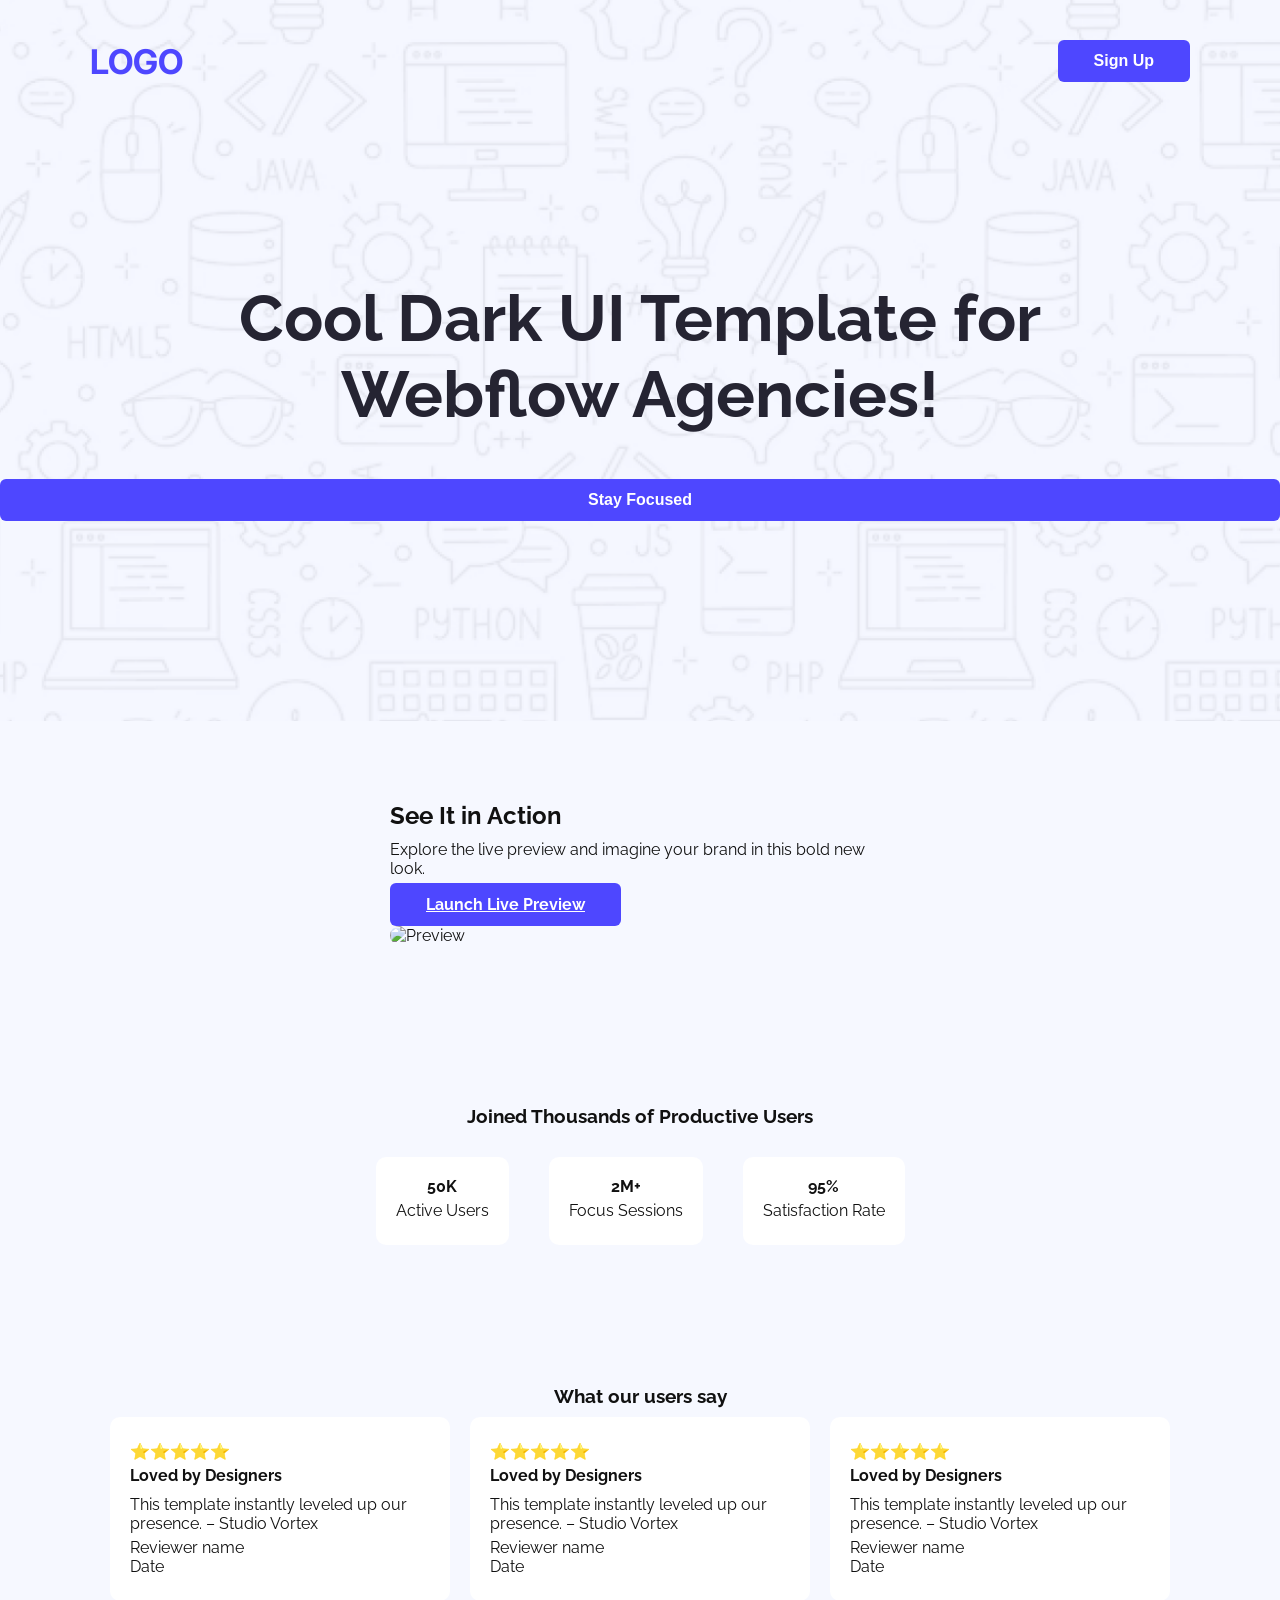
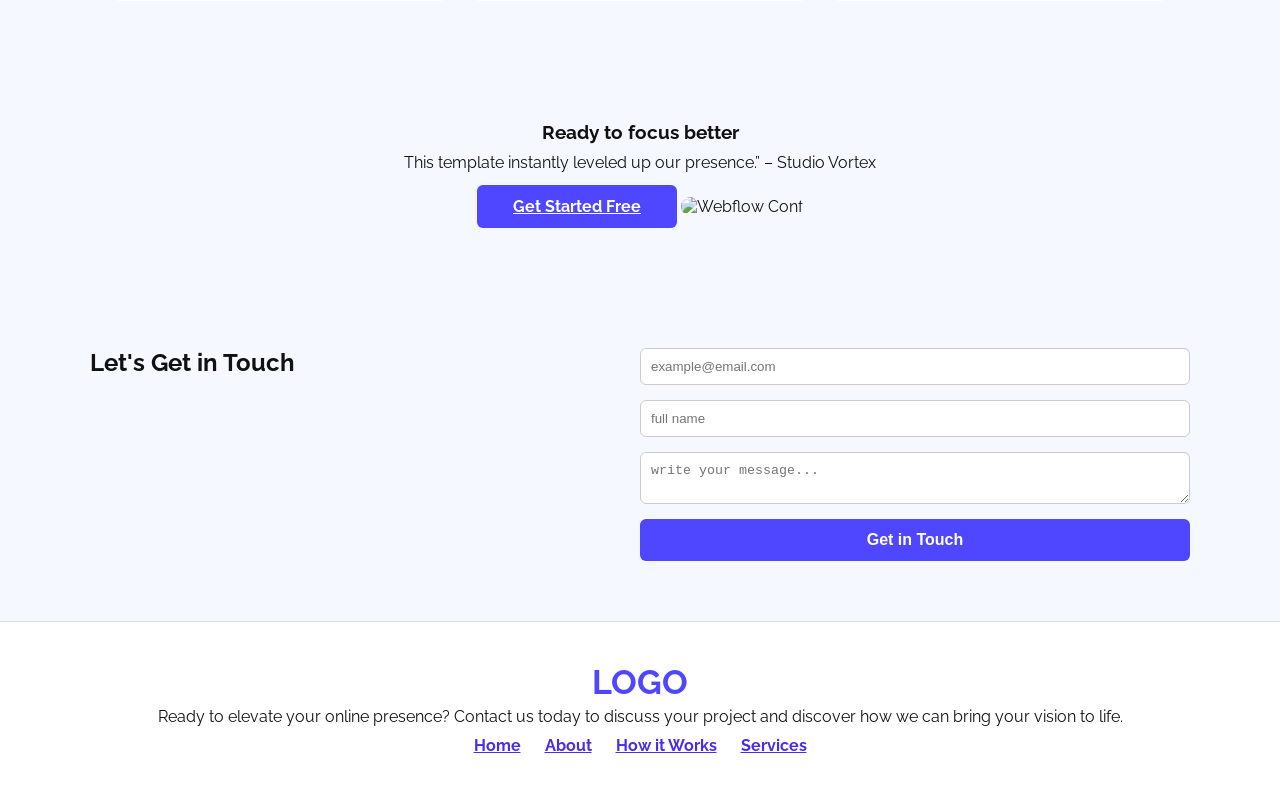
==== Project/index.html @ deed195e "basic layout added" ====
<!DOCTYPE html>
<html lang="en">
<head>
  <meta charset="UTF-8" />
  <meta name="viewport" content="width=device-width, initial-scale=1.0"/>
  <title>Webflow UI Template</title>
  <link rel="preconnect" href="https://fonts.googleapis.com">
<link rel="preconnect" href="https://fonts.gstatic.com" crossorigin>
<link href="https://fonts.googleapis.com/css2?family=Inter:ital,opsz,wght@0,14..32,100..900;1,14..32,100..900&family=Raleway:ital,wght@0,100..900;1,100..900&display=swap" rel="stylesheet">
  <link rel="stylesheet" href="css/style.css">
</head>
<body class="raleway-font">

  <!-- Header + Hero Section with Shared Background -->
  <div class="hero-wrapper">
    <header class="header">
      <div class="container">
        <div class="logo inter-font">LOGO</div>
        <button class="btn">Sign Up</button>
      </div>
    </header>

    <section class="hero">
        <div> <h1 class="raleway-font hero-text">Cool Dark UI Template for <br>
             Webflow Agencies!</h1>
        </div>
        <button class="btn">Stay Focused</button>
    </section>
  </div>

  <!-- Preview Section -->
  <section class="preview">
    <div class="container">
      <div class="text">
        <h2>See It in Action</h2>
        <p>Explore the live preview and imagine your brand in this bold new look.</p>
        <a href="#" class="btn">Launch Live Preview</a>
      </div>
      <img src="https://via.placeholder.com/400x300" alt="Preview" class="image">
    </div>
  </section>

  <!-- Stats Section -->
  <section class="stats">
    <div class="container">
      <h3>Joined Thousands of Productive Users</h3>
      <div class="stat-grid">
        <div><strong>50K</strong><p>Active Users</p></div>
        <div><strong>2M+</strong><p>Focus Sessions</p></div>
        <div><strong>95%</strong><p>Satisfaction Rate</p></div>
      </div>
    </div>
  </section>

  <!-- Testimonials -->
  <section class="testimonials">
    <h3>What our users say</h3>
    <div class="cards">
      <div class="card">
        <p>⭐⭐⭐⭐⭐</p>
        <h4>Loved by Designers</h4>
        <p>This template instantly leveled up our presence. – Studio Vortex</p>
        <p class="meta">Reviewer name <br> Date</p>
      </div>
      <div class="card">
        <p>⭐⭐⭐⭐⭐</p>
        <h4>Loved by Designers</h4>
        <p>This template instantly leveled up our presence. – Studio Vortex</p>
        <p class="meta">Reviewer name <br> Date</p>
      </div>
      <div class="card">
        <p>⭐⭐⭐⭐⭐</p>
        <h4>Loved by Designers</h4>
        <p>This template instantly leveled up our presence. – Studio Vortex</p>
        <p class="meta">Reviewer name <br> Date</p>
      </div>
    </div>
  </section>

  <!-- Focus Section -->
  <section class="focus">
    <h3>Ready to focus better</h3>
    <p>This template instantly leveled up our presence.” – Studio Vortex</p>
    <a href="#" class="btn primary">Get Started Free</a>
    <img src="https://via.placeholder.com/600x300" alt="Webflow Conf" class="image"/>
  </section>

  <!-- Contact -->
  <section class="contact">
    <div class="container">
      <div class="form-text">
        <h2>Let's Get in Touch</h2>
      </div>
      <form class="form">
        <input type="email" placeholder="example@email.com" required />
        <input type="text" placeholder="full name" required />
        <textarea placeholder="write your message..." required></textarea>
        <button type="submit" class="btn primary">Get in Touch</button>
      </form>
    </div>
  </section>

  <!-- Footer -->
  <footer class="footer">
    <div class="logo">LOGO</div>
    <p>
      Ready to elevate your online presence? Contact us today to discuss
      your project and discover how we can bring your vision to life.
    </p>
    <nav>
      <a href="#">Home</a>
      <a href="#">About</a>
      <a href="#">How it Works</a>
      <a href="#">Services</a>
    </nav>
  </footer>

</body>
</html>
---- Project/css/style.css ----
/*fonts*/
.raleway-font {
    font-family: "Raleway", sans-serif;
    font-optical-sizing: auto;
    font-style: normal;
  }
  
.inter-font{
    font-family: "Inter", sans-serif;
    font-optical-sizing: auto;
    font-style: normal;
  }
  
  /* Base styles */
  body {
    margin: 0;
    background: #f6f8ff;
    color: #111;
  }
  h1, h2, h3, h4 {
    margin: 0 0 10px;
  }
  p {
    margin: 5px 0;
  }
  
  .container {
    max-width: 1100px;
    margin: auto;
    padding: 20px;
  }
  
  .btn {
    background: #4E47FF;
    padding: 12px 36px;
    border-radius: 6px;
    font-weight: bold;
    font-size: 16px;
    display: inline-block;
    border: none;
    color: white;
  }
  
  .btn:hover {
    opacity: 0.9;
  }
  
  /* Shared Background */
  .hero-wrapper {
    display: flex;
    flex-direction: column;
    gap: 158px;
    background-image: url("../Assets/Hero-bg.png");
    background-size: cover;
    background-position: center;
    background-repeat: no-repeat;
    color: white;
    
  }
  
  /* Header */
  .header {
    background: transparent;
    padding: 20px 0;
    border-bottom: none;
  }
  .header .container {
    display: flex;
    justify-content: space-between;
    align-items: center;
  }
  .logo {
    font-weight: bold;
    font-size: 34px;
    color: #4E47FF;
  }
  
  /* Hero */
  .hero {
    text-align: center;
    padding: 0 0 200px 0px;
    background: transparent;
    display: flex;
    flex-direction: column;
    gap: 37px;
  }
  .hero-text{
    font-weight: bold;
    font-size: 65px;
    color: #252432;
  }
  
  /* Preview */
  .preview {
    display: flex;
    flex-wrap: wrap;
    align-items: center;
    justify-content: space-between;
    padding: 60px 20px;
  }
  .preview .text {
    max-width: 500px;
  }
  .preview .image {
    max-width: 400px;
    border-radius: 20px;
  }
  
  /* Stats */
  .stats {
    text-align: center;
    padding: 60px 20px;
  }
  .stat-grid {
    display: flex;
    justify-content: center;
    gap: 40px;
    margin-top: 30px;
  }
  .stat-grid div {
    background: white;
    padding: 20px;
    border-radius: 10px;
  }
  
  /* Testimonials */
  .testimonials {
    padding: 60px 20px;
    text-align: center;
  }
  .cards {
    display: flex;
    gap: 20px;
    justify-content: center;
    flex-wrap: wrap;
  }
  .card {
    background: white;
    padding: 20px;
    width: 300px;
    border-radius: 10px;
    text-align: left;
  }
  
  /* Focus */
  .focus {
    text-align: center;
    padding: 60px 20px;
  }
  .focus .image {
    margin-top: 20px;
    border-radius: 20px;
    max-width: 90%;
  }
  
  /* Contact */
  .contact .container {
    display: flex;
    justify-content: space-between;
    flex-wrap: wrap;
    padding: 60px 20px;
  }
  .contact .form-text {
    flex: 1;
    min-width: 300px;
  }
  .contact .form {
    flex: 1;
    min-width: 300px;
    display: flex;
    flex-direction: column;
  }
  .contact input,
  .contact textarea {
    margin-bottom: 15px;
    padding: 10px;
    border-radius: 6px;
    border: 1px solid #ccc;
  }
  
  /* Footer */
  .footer {
    text-align: center;
    padding: 40px 20px;
    background: white;
    border-top: 1px solid #ddd;
  }
  .footer nav {
    margin-top: 10px;
  }
  .footer nav a {
    margin: 0 10px;
    color: #4a2ced;
    font-weight: bold;
  }
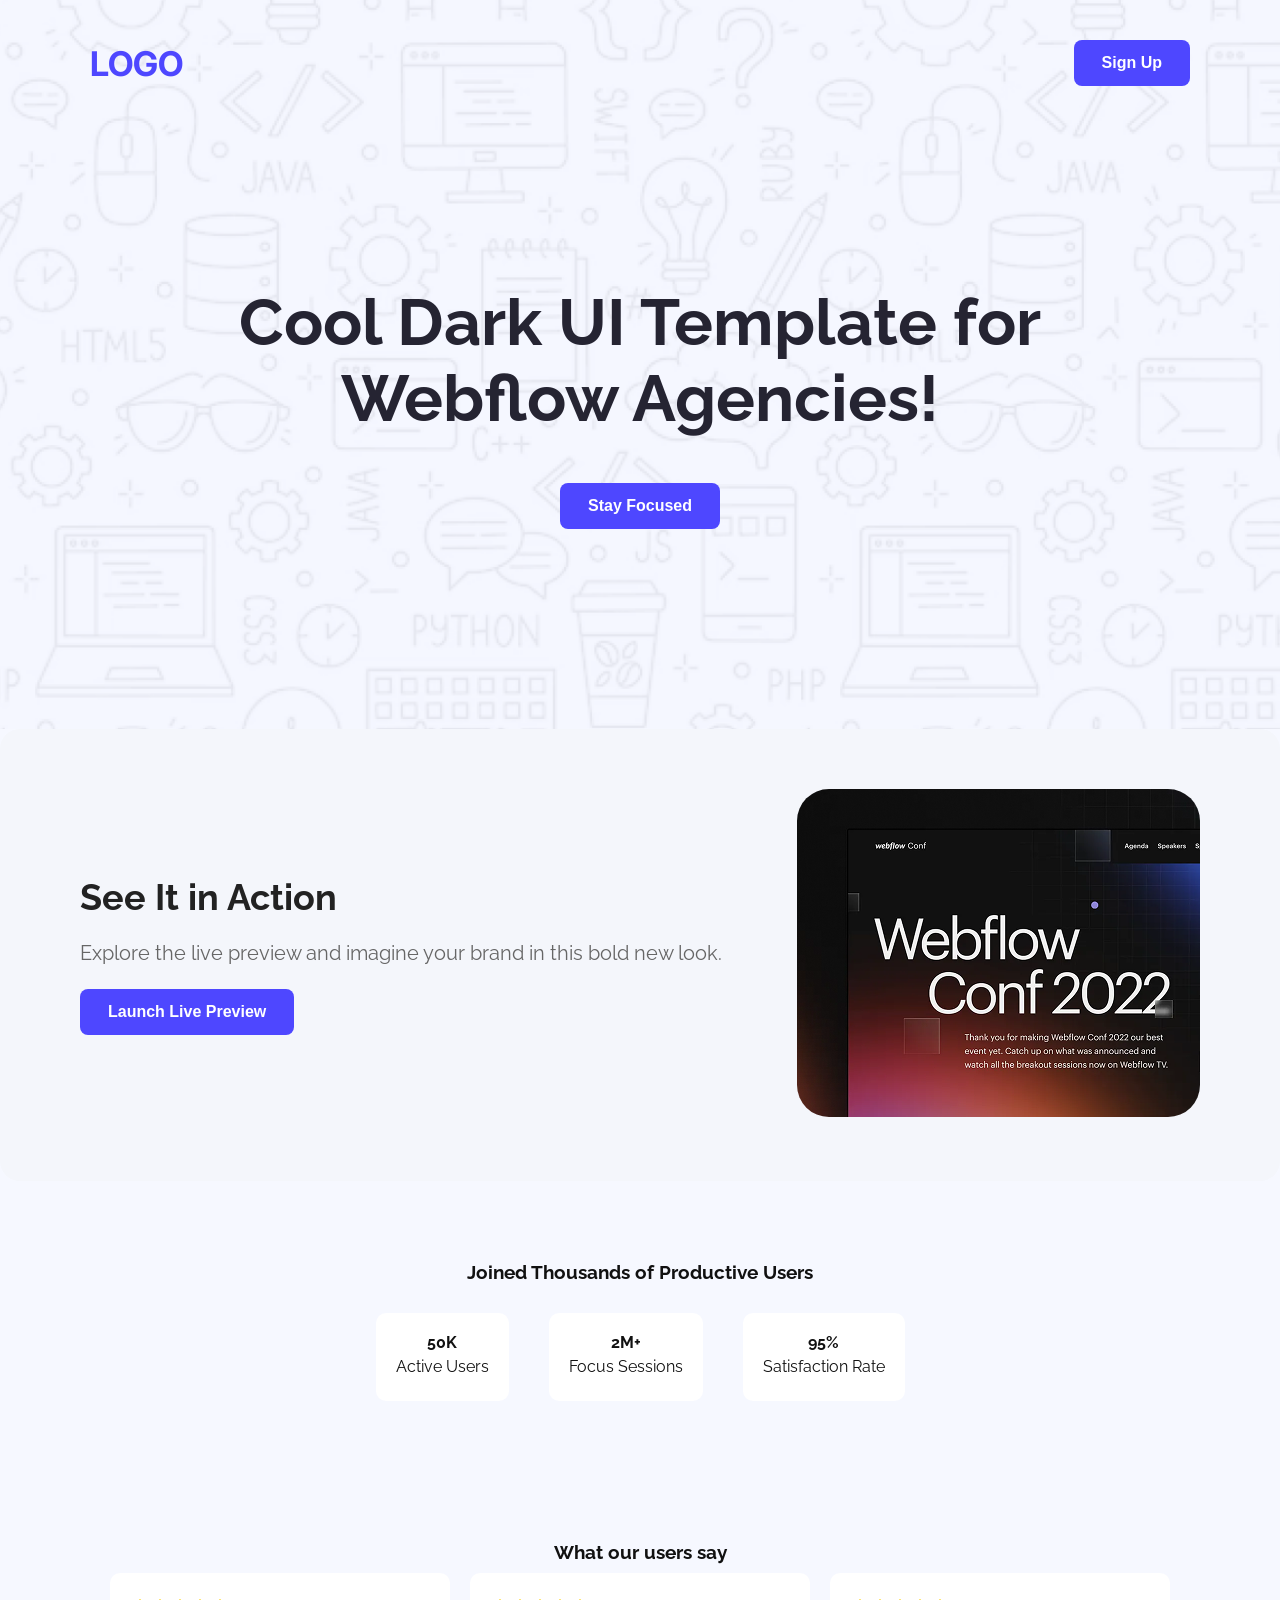
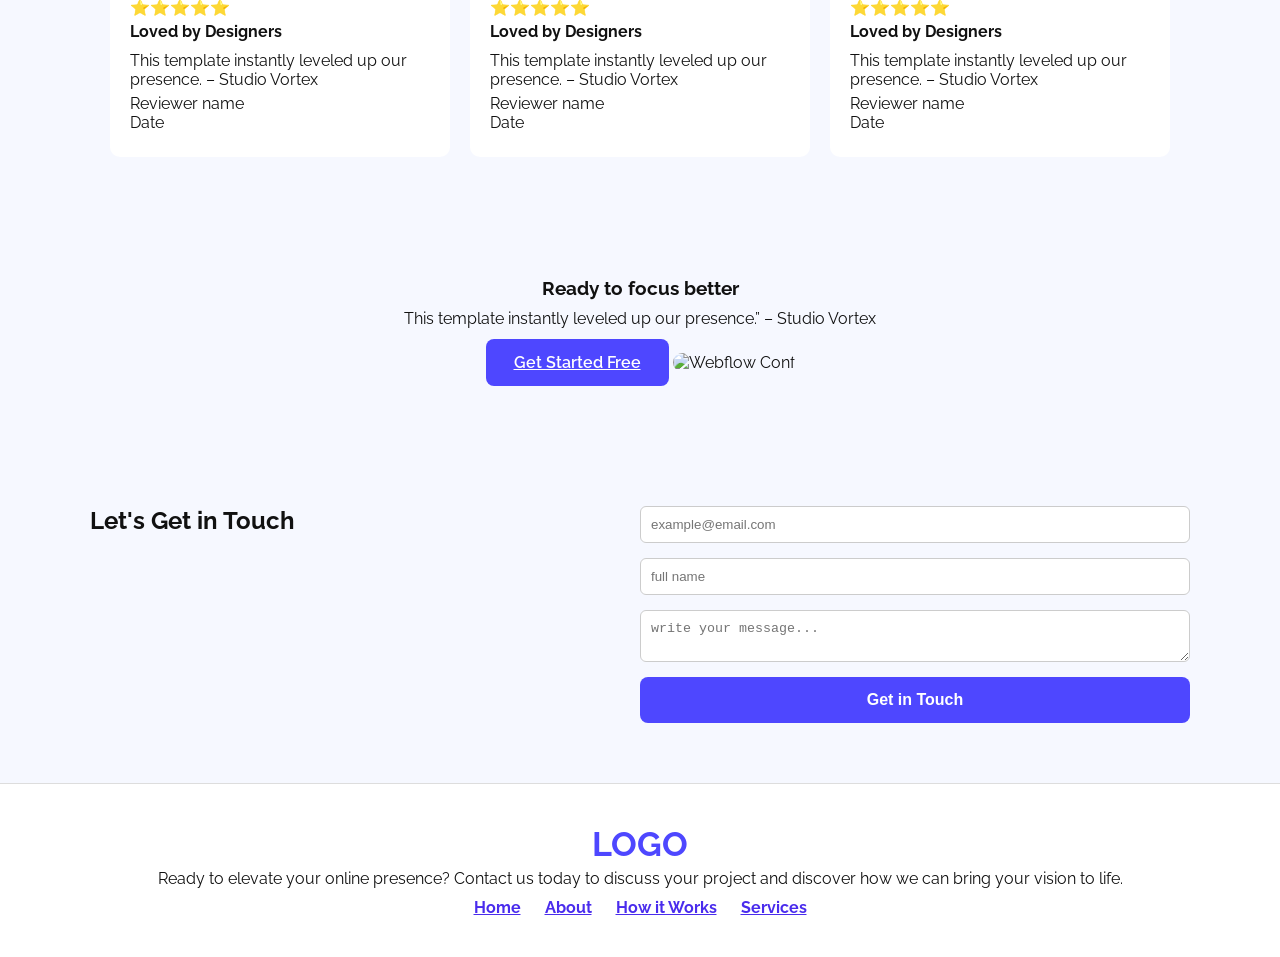
==== commit e651852d: "preview section added" ====
--- a/Project/index.html
+++ b/Project/index.html
@@ -30,13 +30,13 @@
 
   <!-- Preview Section -->
   <section class="preview">
-    <div class="container">
-      <div class="text">
-        <h2>See It in Action</h2>
-        <p>Explore the live preview and imagine your brand in this bold new look.</p>
-        <a href="#" class="btn">Launch Live Preview</a>
-      </div>
-      <img src="https://via.placeholder.com/400x300" alt="Preview" class="image">
+    <div class="text">
+      <h2>See It in Action</h2>
+      <p>Explore the live preview and imagine your brand in this bold new look.</p>
+      <button class="btn">Launch Live Preview</button>
+    </div>
+    <div class="image-block">
+      <img src="Assets/wc-mini.png" alt="Webflow Conf Image">
     </div>
   </section>
 
--- a/Project/css/style.css
+++ b/Project/css/style.css
@@ -31,14 +31,16 @@
   }
   
   .btn {
-    background: #4E47FF;
-    padding: 12px 36px;
-    border-radius: 6px;
-    font-weight: bold;
+    display: inline-block;
+    padding: 14px 28px;
     font-size: 16px;
-    display: inline-block;
+    font-weight: 600;
     border: none;
+    border-radius: 8px;
+    background-color: #4E47FF;
     color: white;
+    cursor: pointer;
+    width: auto;
   }
   
   .btn:hover {
@@ -81,6 +83,7 @@
     padding: 0 0 200px 0px;
     background: transparent;
     display: flex;
+    align-items: center;
     flex-direction: column;
     gap: 37px;
   }
@@ -93,18 +96,38 @@
   /* Preview */
   .preview {
     display: flex;
-    flex-wrap: wrap;
+    justify-content: space-between;
     align-items: center;
-    justify-content: space-between;
-    padding: 60px 20px;
-  }
-  .preview .text {
+    max-width: 1140px;
+    margin: 0 auto;
+    gap: 40px;
+    padding: 60px 80px;
+    background: #f4f6fb; /* light gray background like your design */
+    border-radius: 20px;
+  }
+  
+  .text h2 {
+    font-size: 36px;
+    font-weight: bold;
+    margin-bottom: 23px;
+    color: #222;
+  }
+  
+  .text p {
+    font-size: 20px;
+    color: #666;
+    margin-bottom: 24px;
+  }
+  
+  
+  
+  .image-block img {
+    width: 100%;
     max-width: 500px;
-  }
-  .preview .image {
-    max-width: 400px;
-    border-radius: 20px;
-  }
+    border-radius: 32px;
+    object-fit: cover;
+  }
+  
   
   /* Stats */
   .stats {
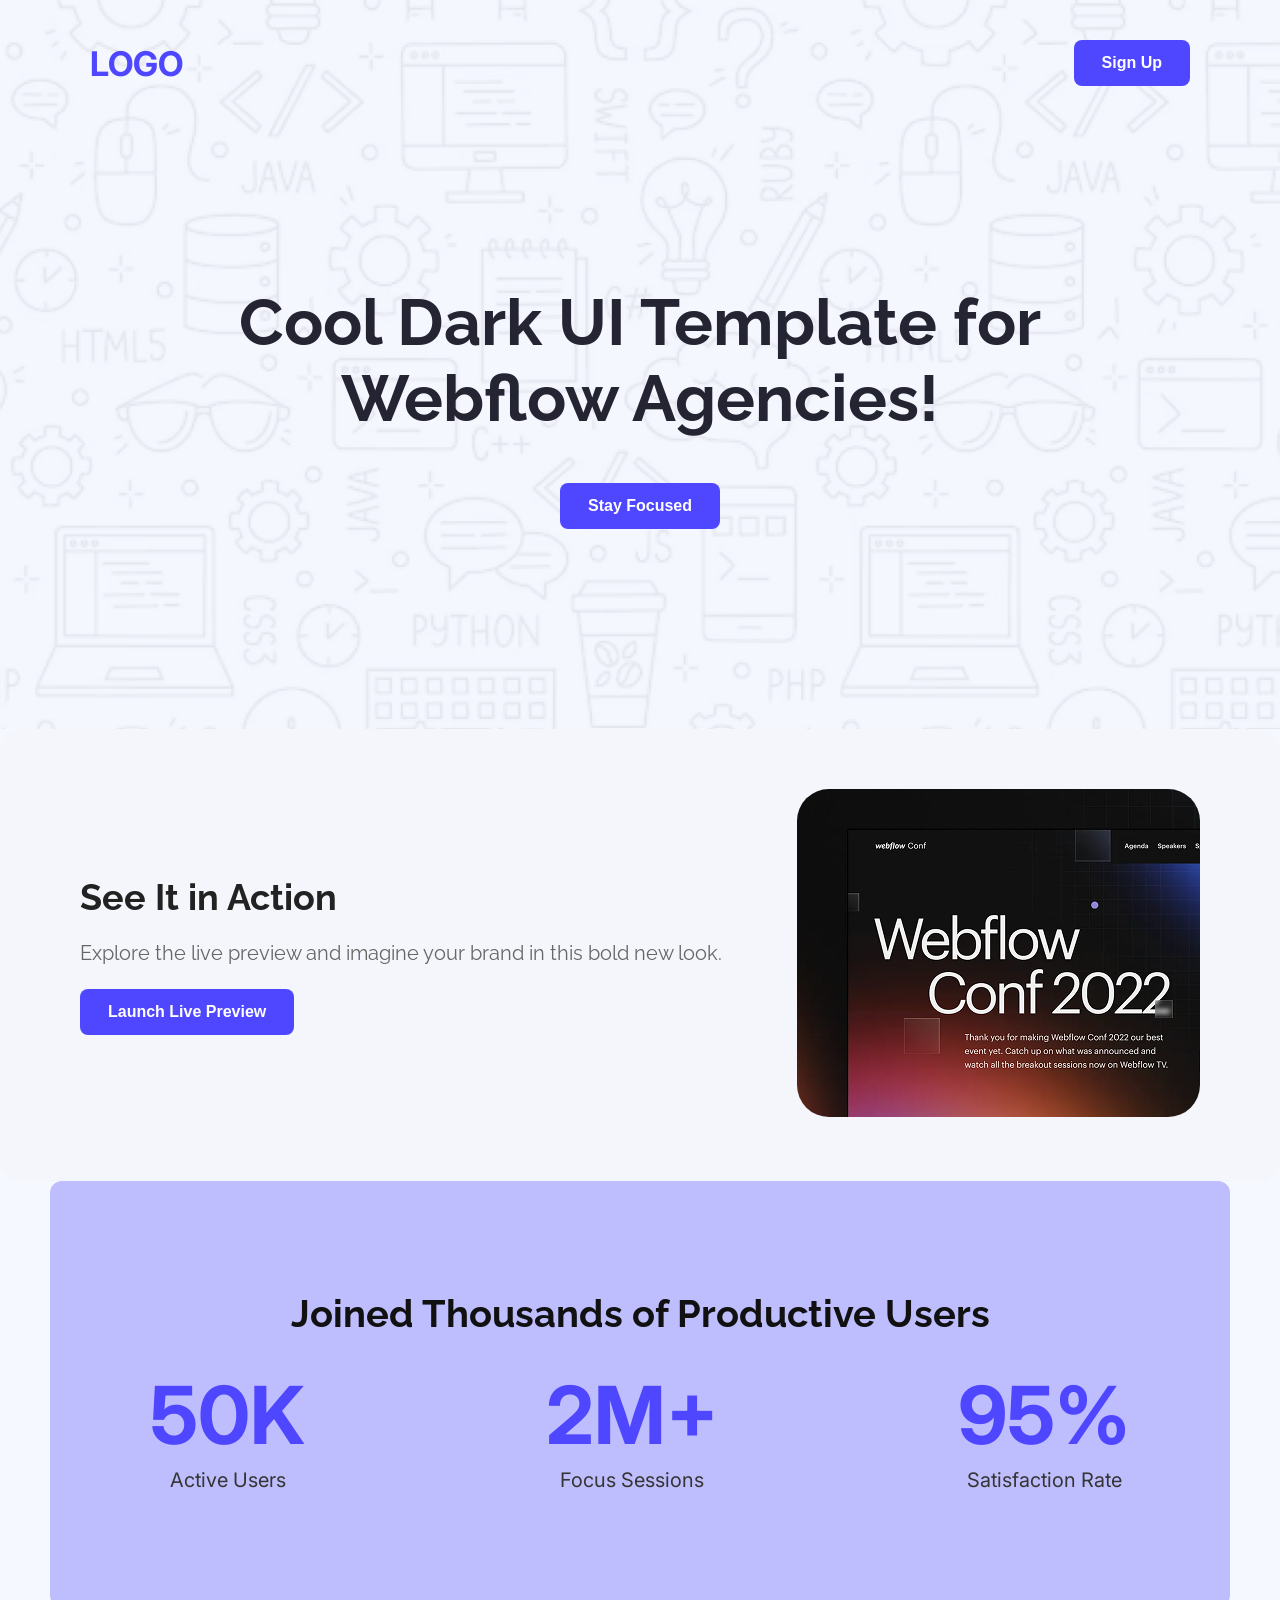
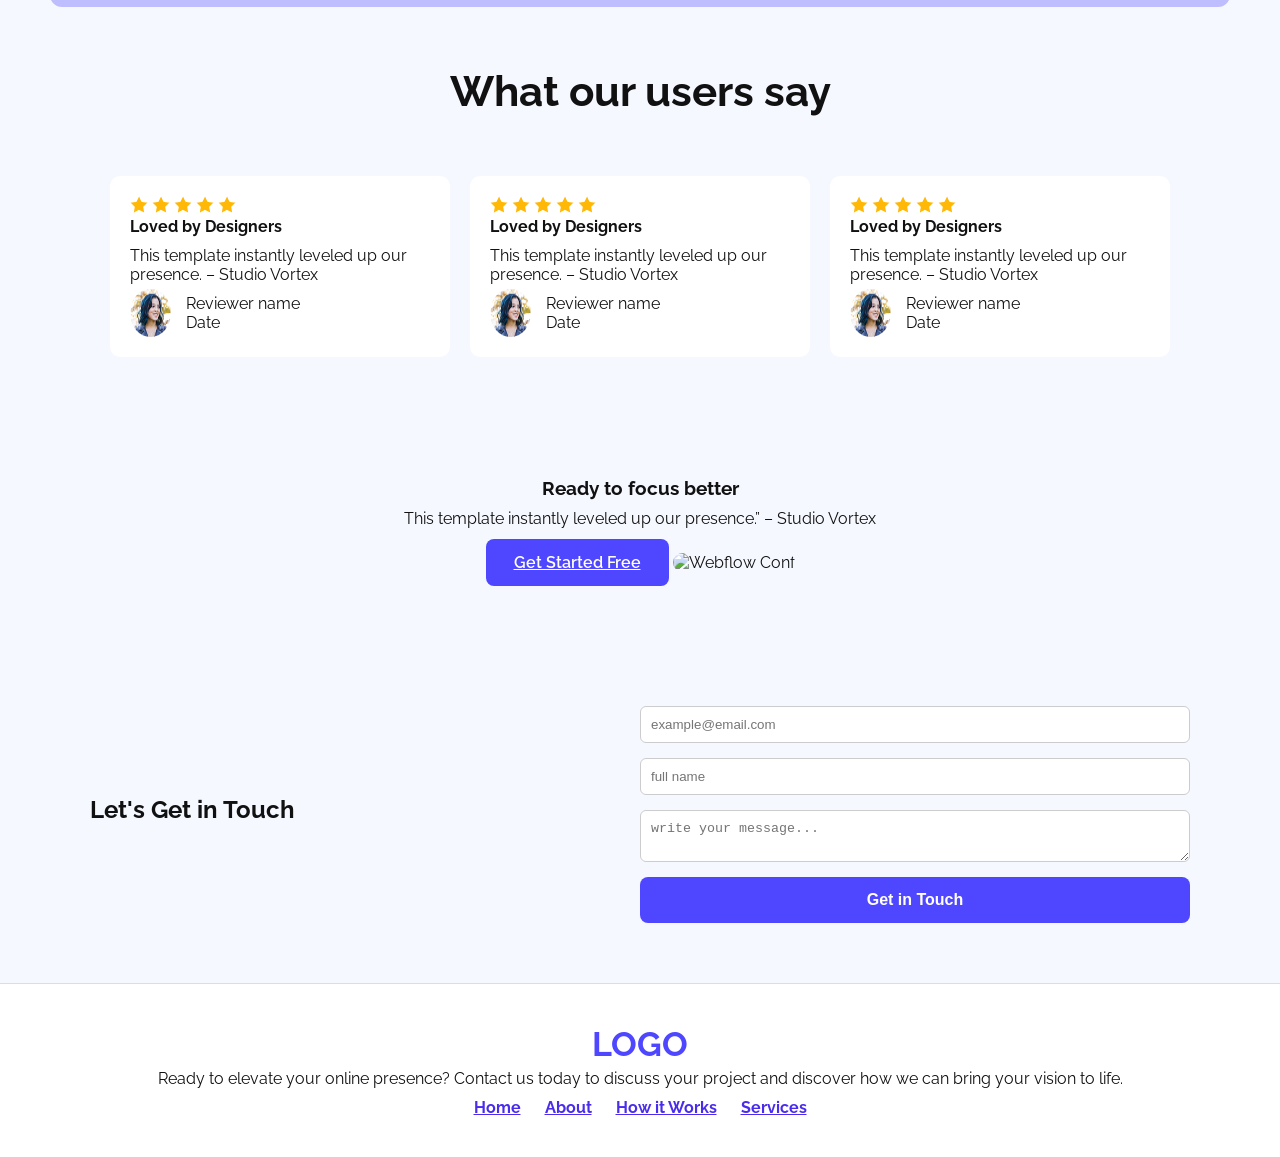
==== commit 1a79e53a: "Challenge part done" ====
--- a/Project/index.html
+++ b/Project/index.html
@@ -44,10 +44,10 @@
   <section class="stats">
     <div class="container">
       <h3>Joined Thousands of Productive Users</h3>
-      <div class="stat-grid">
-        <div><strong>50K</strong><p>Active Users</p></div>
-        <div><strong>2M+</strong><p>Focus Sessions</p></div>
-        <div><strong>95%</strong><p>Satisfaction Rate</p></div>
+      <div class="stat-grid inter-font">
+        <div><span>50K</span><p>Active Users</p></div>
+        <div><span>2M+</span><p>Focus Sessions</p></div>
+        <div><span>95%</span><p>Satisfaction Rate</p></div>
       </div>
     </div>
   </section>
@@ -56,23 +56,50 @@
   <section class="testimonials">
     <h3>What our users say</h3>
     <div class="cards">
+        <div class="card">
+            <div>
+                <img src="Assets/icon-star.png" alt="">
+                <img src="Assets/icon-star.png" alt="">
+                <img src="Assets/icon-star.png" alt="">
+                <img src="Assets/icon-star.png" alt="">
+                <img src="Assets/icon-star.png" alt="">
+            </div>
+            <h4>Loved by Designers</h4>
+            <p>This template instantly leveled up our presence. – Studio Vortex</p>
+            <div class="reviewer">
+                <img src="Assets/avatar.png" alt="">
+                <p class="meta">Reviewer name <br> Date</p>
+            </div>
+          </div>
       <div class="card">
-        <p>⭐⭐⭐⭐⭐</p>
+        <div>
+            <img src="Assets/icon-star.png" alt="">
+            <img src="Assets/icon-star.png" alt="">
+            <img src="Assets/icon-star.png" alt="">
+            <img src="Assets/icon-star.png" alt="">
+            <img src="Assets/icon-star.png" alt="">
+        </div>
         <h4>Loved by Designers</h4>
         <p>This template instantly leveled up our presence. – Studio Vortex</p>
-        <p class="meta">Reviewer name <br> Date</p>
+        <div class="reviewer">
+            <img src="Assets/avatar.png" alt="">
+            <p class="meta">Reviewer name <br> Date</p>
+        </div>
       </div>
       <div class="card">
-        <p>⭐⭐⭐⭐⭐</p>
+        <div>
+            <img src="Assets/icon-star.png" alt="">
+            <img src="Assets/icon-star.png" alt="">
+            <img src="Assets/icon-star.png" alt="">
+            <img src="Assets/icon-star.png" alt="">
+            <img src="Assets/icon-star.png" alt="">
+        </div>
         <h4>Loved by Designers</h4>
         <p>This template instantly leveled up our presence. – Studio Vortex</p>
-        <p class="meta">Reviewer name <br> Date</p>
-      </div>
-      <div class="card">
-        <p>⭐⭐⭐⭐⭐</p>
-        <h4>Loved by Designers</h4>
-        <p>This template instantly leveled up our presence. – Studio Vortex</p>
-        <p class="meta">Reviewer name <br> Date</p>
+        <div class="reviewer">
+            <img src="Assets/avatar.png" alt="">
+            <p class="meta">Reviewer name <br> Date</p>
+        </div>
       </div>
     </div>
   </section>
--- a/Project/css/style.css
+++ b/Project/css/style.css
@@ -131,25 +131,48 @@
   
   /* Stats */
   .stats {
-    text-align: center;
-    padding: 60px 20px;
+    max-width: 1140px;
+    margin: 0 auto;
+    background-color: #4d47ff54;
+    text-align: center;
+    padding: 60px 20px;
+    border-radius: 12px;
+
+  }
+  .stats .container{
+    padding: 50px 80px;
+  }
+  .stats .container h3{
+    font-size: 38px;
+    font-weight: bold;
   }
   .stat-grid {
     display: flex;
-    justify-content: center;
+    justify-content: space-between;
     gap: 40px;
     margin-top: 30px;
   }
-  .stat-grid div {
-    background: white;
-    padding: 20px;
-    border-radius: 10px;
-  }
-  
+  .stat-grid span{
+    font-size: 80px;
+    font-weight: bold;
+    color: #4E47FF;
+  }
+  .stat-grid div p{
+    color: #363434;
+    font-size: 20px;
+  }
+ 
   /* Testimonials */
   .testimonials {
-    padding: 60px 20px;
-    text-align: center;
+    display: flex;
+    flex-direction: column;
+    gap: 50px;
+    padding: 60px 20px;
+    text-align: center;
+  }
+  .testimonials h3{
+    font-size: 42px;
+    font-weight: bold;
   }
   .cards {
     display: flex;
@@ -164,6 +187,13 @@
     border-radius: 10px;
     text-align: left;
   }
+  .reviewer{
+    display: flex;
+    gap: 15px;
+  }
+  .reviewer img{
+    border-radius: 50%;
+  }
   
   /* Focus */
   .focus {
@@ -179,6 +209,7 @@
   /* Contact */
   .contact .container {
     display: flex;
+    align-items: center;
     justify-content: space-between;
     flex-wrap: wrap;
     padding: 60px 20px;
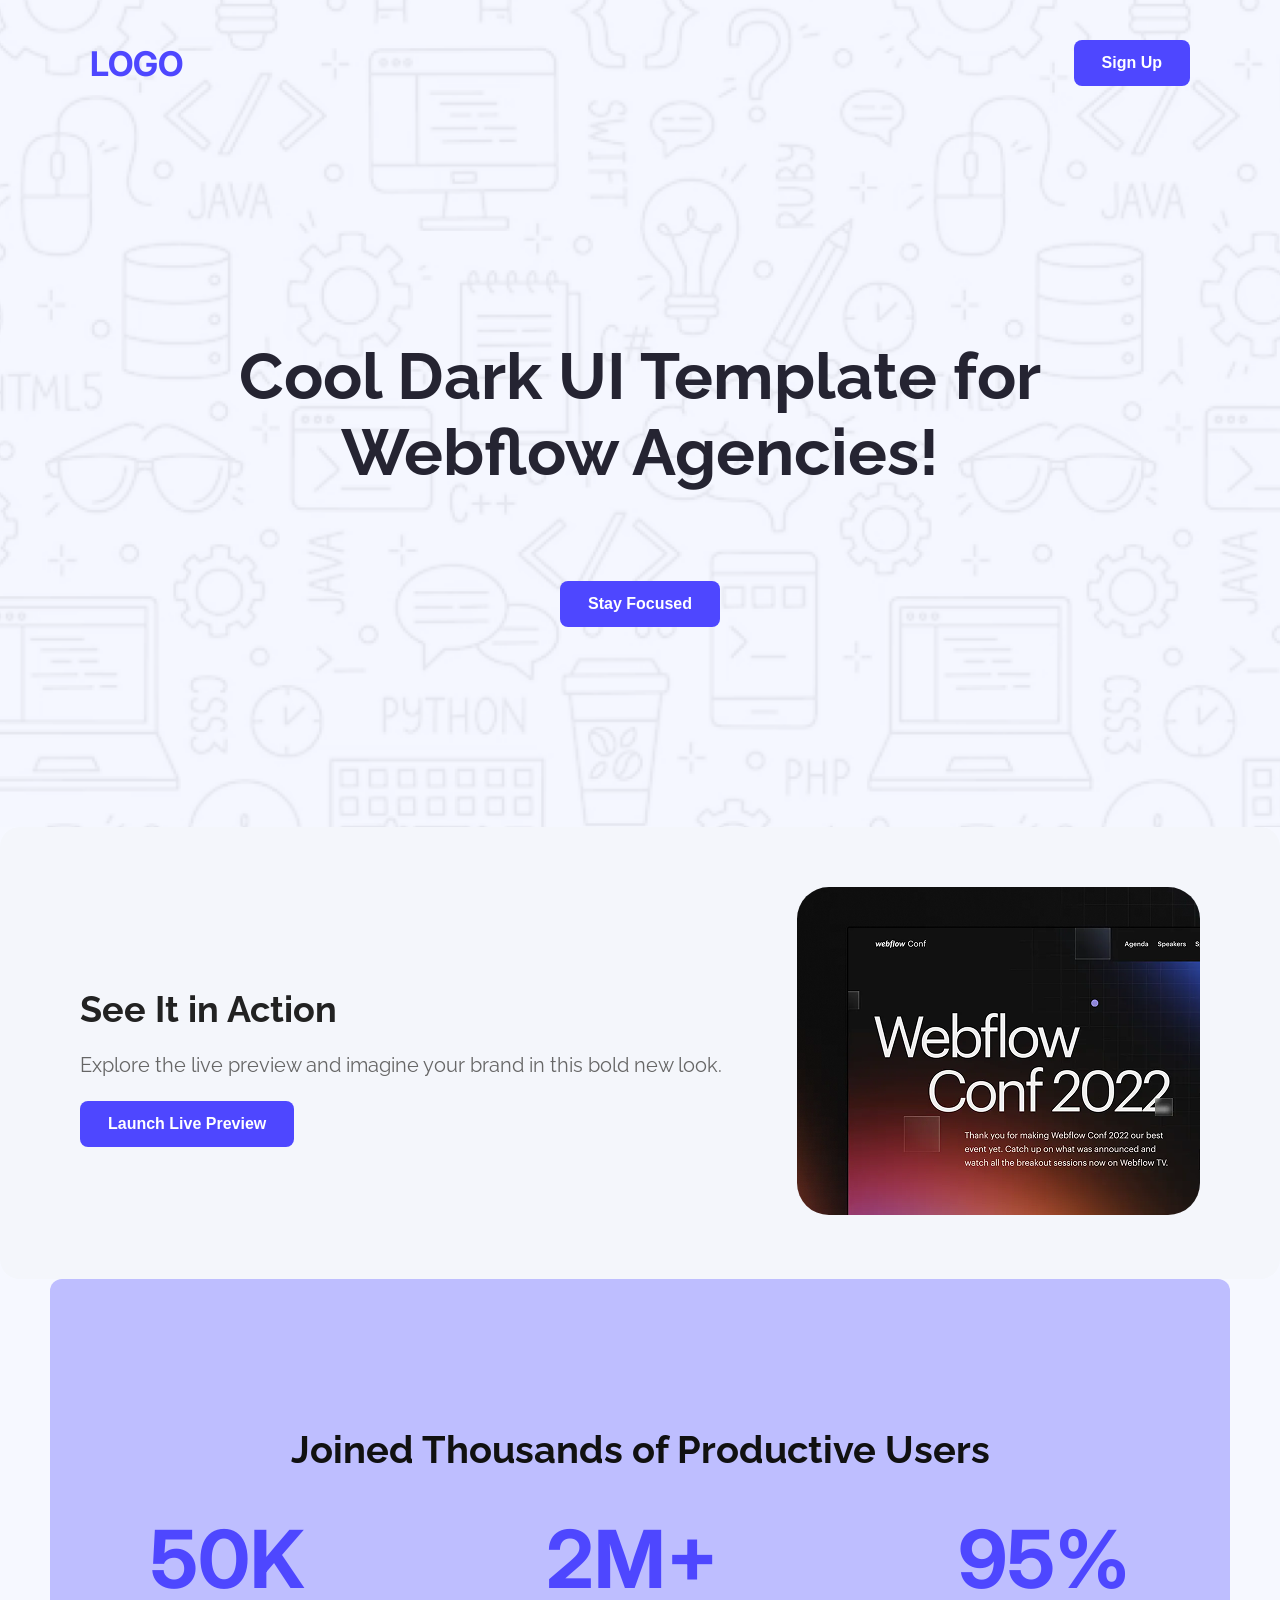
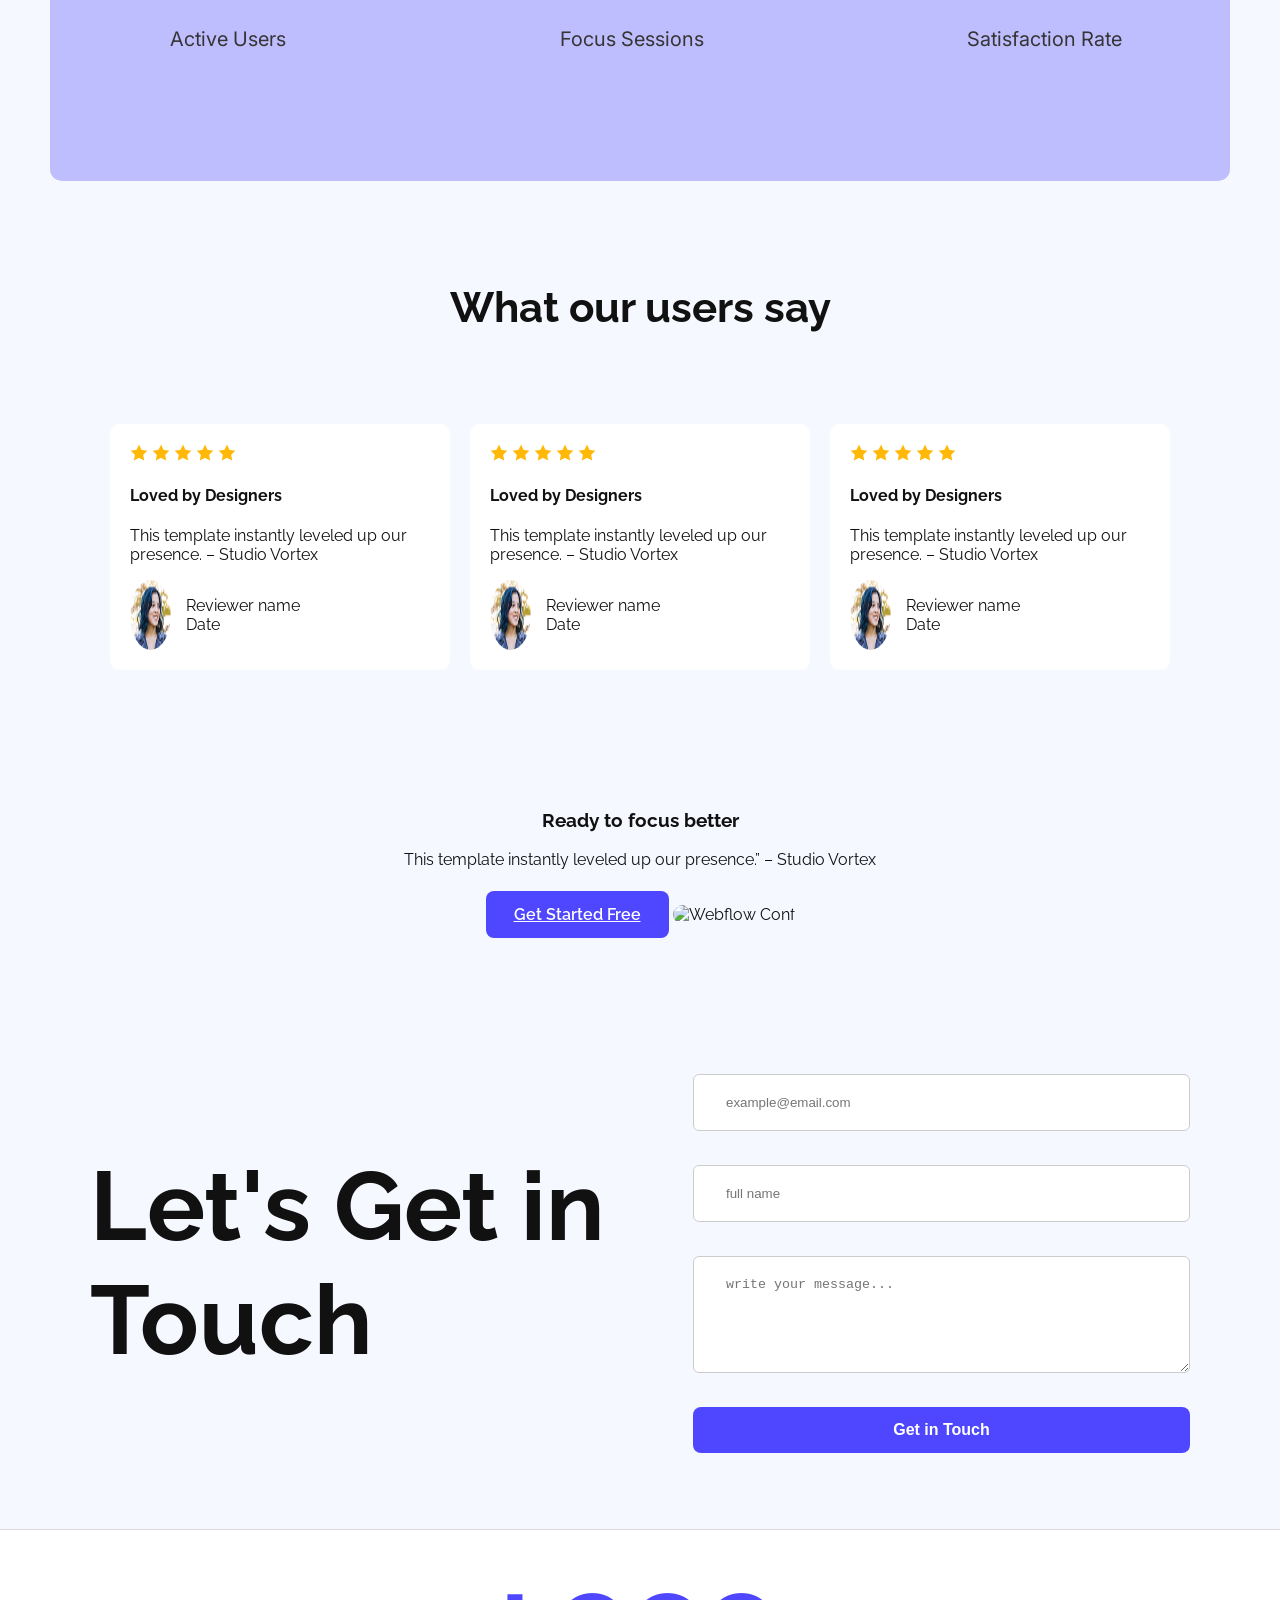
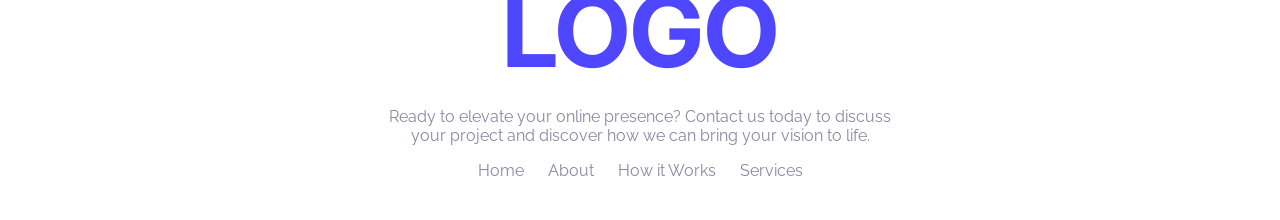
==== commit 662d20c0: "footer section work done" ====
--- a/Project/index.html
+++ b/Project/index.html
@@ -121,7 +121,7 @@
       <form class="form">
         <input type="email" placeholder="example@email.com" required />
         <input type="text" placeholder="full name" required />
-        <textarea placeholder="write your message..." required></textarea>
+        <textarea cols="10" rows="5" placeholder="write your message..." required></textarea>
         <button type="submit" class="btn primary">Get in Touch</button>
       </form>
     </div>
@@ -129,17 +129,19 @@
 
   <!-- Footer -->
   <footer class="footer">
-    <div class="logo">LOGO</div>
-    <p>
-      Ready to elevate your online presence? Contact us today to discuss
-      your project and discover how we can bring your vision to life.
-    </p>
-    <nav>
-      <a href="#">Home</a>
-      <a href="#">About</a>
-      <a href="#">How it Works</a>
-      <a href="#">Services</a>
-    </nav>
+    <div class="footer-content">
+        <div class="logo inter-font">LOGO</div>
+        <p>
+        Ready to elevate your online presence? Contact us today to discuss
+        your project and discover how we can bring your vision to life.
+        </p>
+        <nav>
+        <a href="nothing.php">Home</a>
+        <a href="nothing.php">About</a>
+        <a href="nothing.php">How it Works</a>
+        <a href="nothing.php">Services</a>
+        </nav>
+    </div>
   </footer>
 
 </body>
--- a/Project/css/style.css
+++ b/Project/css/style.css
@@ -16,14 +16,7 @@
     margin: 0;
     background: #f6f8ff;
     color: #111;
-  }
-  h1, h2, h3, h4 {
-    margin: 0 0 10px;
-  }
-  p {
-    margin: 5px 0;
-  }
-  
+  } 
   .container {
     max-width: 1100px;
     margin: auto;
@@ -207,44 +200,68 @@
   }
   
   /* Contact */
+  .contact{
+    max-width: 1140px;
+    margin: 0 auto;
+  }
   .contact .container {
     display: flex;
     align-items: center;
     justify-content: space-between;
-    flex-wrap: wrap;
-    padding: 60px 20px;
+    padding: 71px 0px;
+  }
+  .contact .container .form-text h2{
+    font-size: 97px;
+    font-weight: bold;
   }
   .contact .form-text {
-    flex: 1;
-    min-width: 300px;
+    
+    min-width: 528px;
   }
   .contact .form {
-    flex: 1;
-    min-width: 300px;
+    
+    gap: 19px;
+    min-width: 497px;
     display: flex;
     flex-direction: column;
   }
   .contact input,
   .contact textarea {
     margin-bottom: 15px;
-    padding: 10px;
+    padding: 20px 32px;
     border-radius: 6px;
     border: 1px solid #ccc;
   }
   
   /* Footer */
   .footer {
+    display: flex;
+    flex-direction: column;
+    justify-content: center;
+    align-items: center;
+    max-width: 1440px;
+    margin: 0 auto;
     text-align: center;
     padding: 40px 20px;
     background: white;
     border-top: 1px solid #ddd;
   }
+  .footer-content{
+    max-width: 531px;
+  }
+  .footer .footer-content p {
+    color: #8987A1;
+  }
+  .footer .logo {
+    font-size: 100px;
+    color: #4E47FF;
+  }
   .footer nav {
     margin-top: 10px;
   }
   .footer nav a {
+    text-decoration: none;
     margin: 0 10px;
-    color: #4a2ced;
-    font-weight: bold;
+    color: #8987A1;
   }
   
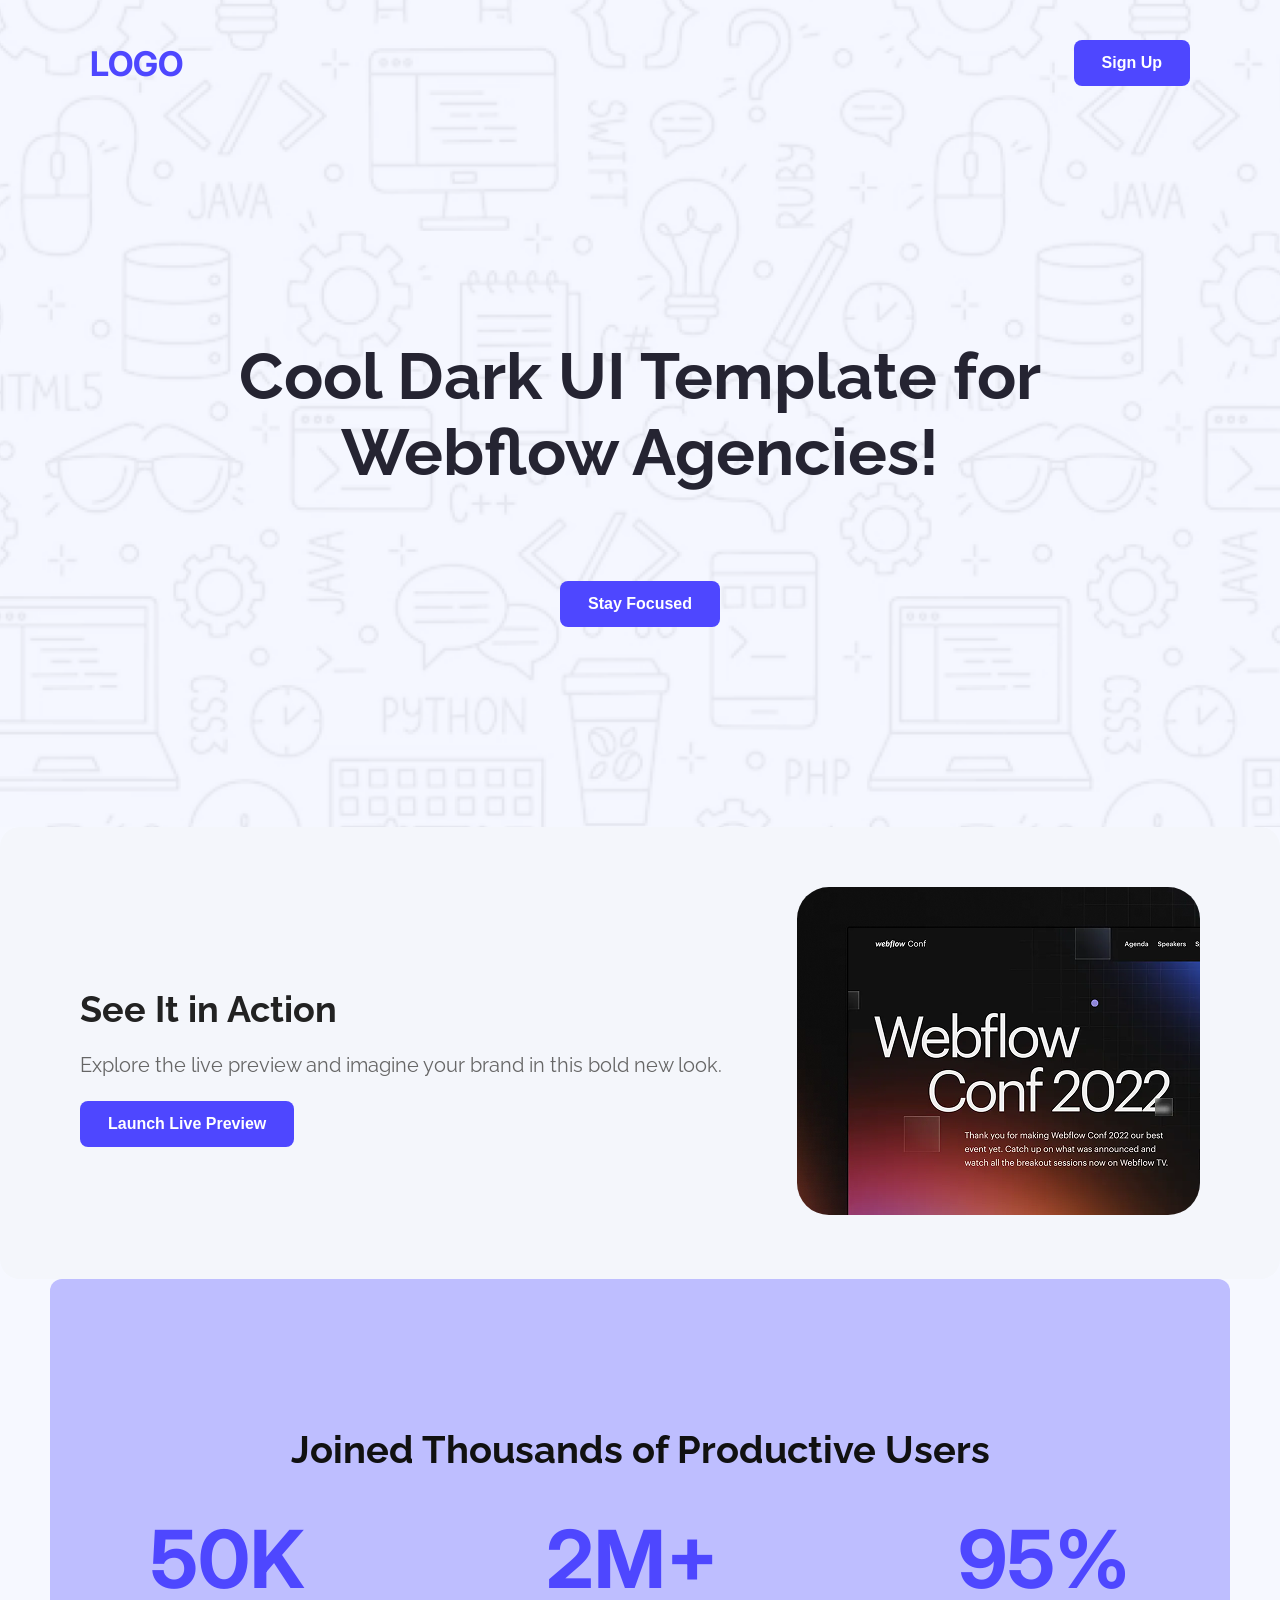
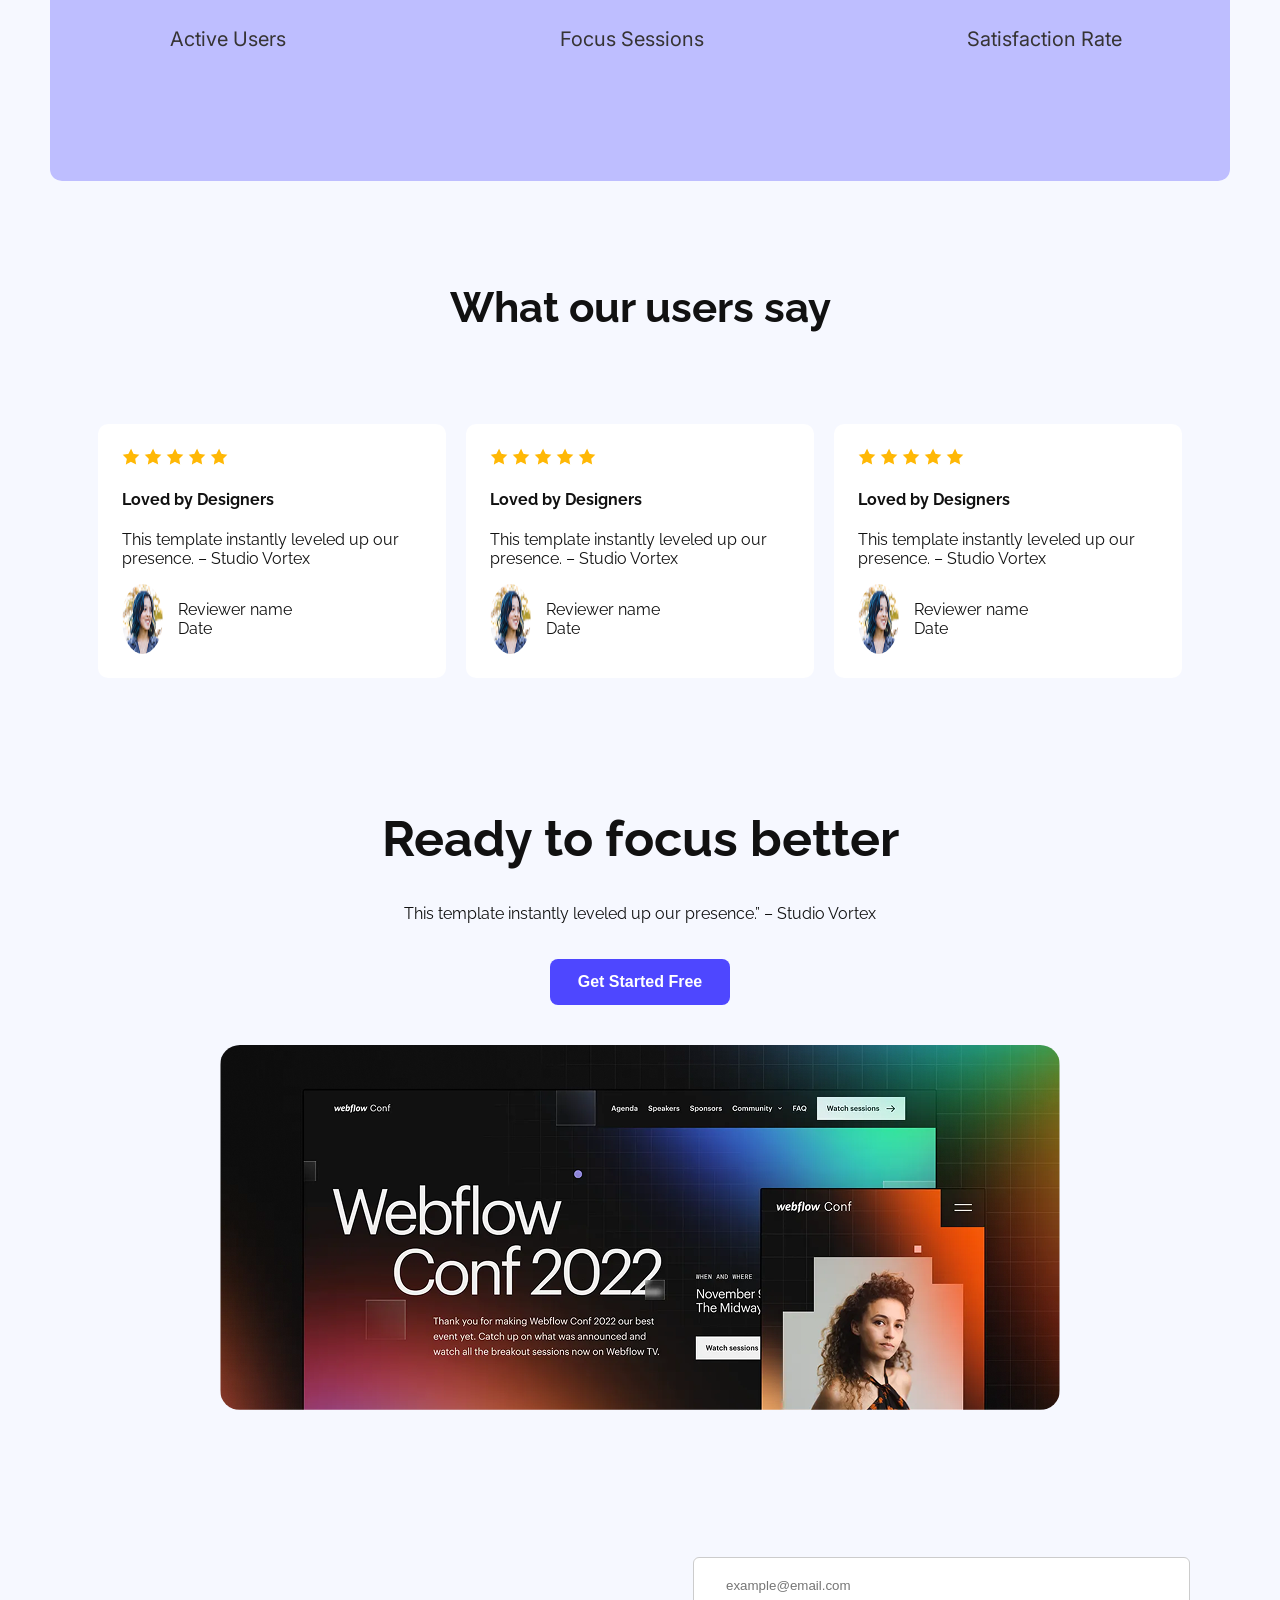
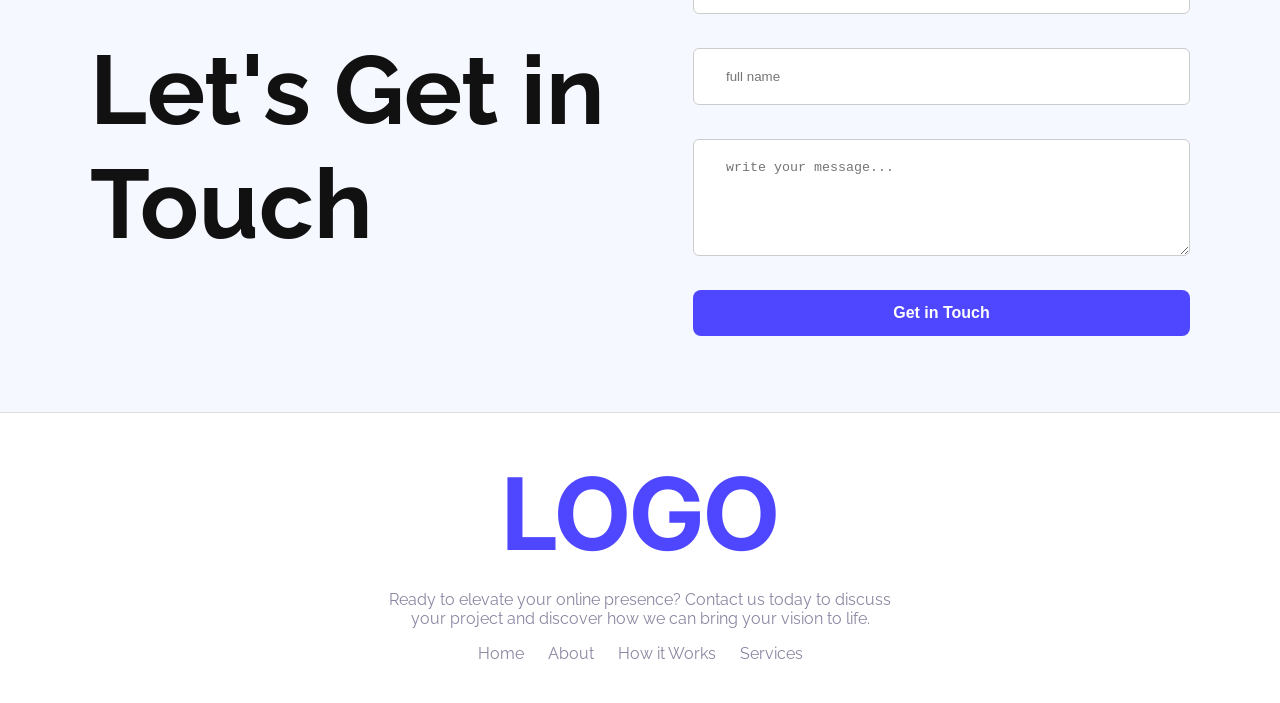
==== commit cee11962: "Optional part added" ====
--- a/Project/index.html
+++ b/Project/index.html
@@ -3,7 +3,7 @@
 <head>
   <meta charset="UTF-8" />
   <meta name="viewport" content="width=device-width, initial-scale=1.0"/>
-  <title>Webflow UI Template</title>
+  <title>Asagn</title>
   <link rel="preconnect" href="https://fonts.googleapis.com">
 <link rel="preconnect" href="https://fonts.gstatic.com" crossorigin>
 <link href="https://fonts.googleapis.com/css2?family=Inter:ital,opsz,wght@0,14..32,100..900;1,14..32,100..900&family=Raleway:ital,wght@0,100..900;1,100..900&display=swap" rel="stylesheet">
@@ -108,8 +108,8 @@
   <section class="focus">
     <h3>Ready to focus better</h3>
     <p>This template instantly leveled up our presence.” – Studio Vortex</p>
-    <a href="#" class="btn primary">Get Started Free</a>
-    <img src="https://via.placeholder.com/600x300" alt="Webflow Conf" class="image"/>
+    <button class="btn">Get Started Free</button>
+    <img src="Assets/wc-big.png" alt="Webflow Conf" class="image"/>
   </section>
 
   <!-- Contact -->
--- a/Project/css/style.css
+++ b/Project/css/style.css
@@ -175,7 +175,7 @@
   }
   .card {
     background: white;
-    padding: 20px;
+    padding: 24px;
     width: 300px;
     border-radius: 10px;
     text-align: left;
@@ -185,13 +185,24 @@
     gap: 15px;
   }
   .reviewer img{
-    border-radius: 50%;
+    border-radius: 60%;
   }
   
   /* Focus */
   .focus {
-    text-align: center;
-    padding: 60px 20px;
+    display: flex;
+    flex-direction: column;
+    align-items: center;
+    max-width: 1140px;
+    margin: 0 auto;
+    text-align: center;
+    gap: 20px;
+    padding: 71px 150px;
+  }
+  .focus h3{
+    font-size: 50px;
+    font-weight: bold;
+    margin: 0px;
   }
   .focus .image {
     margin-top: 20px;
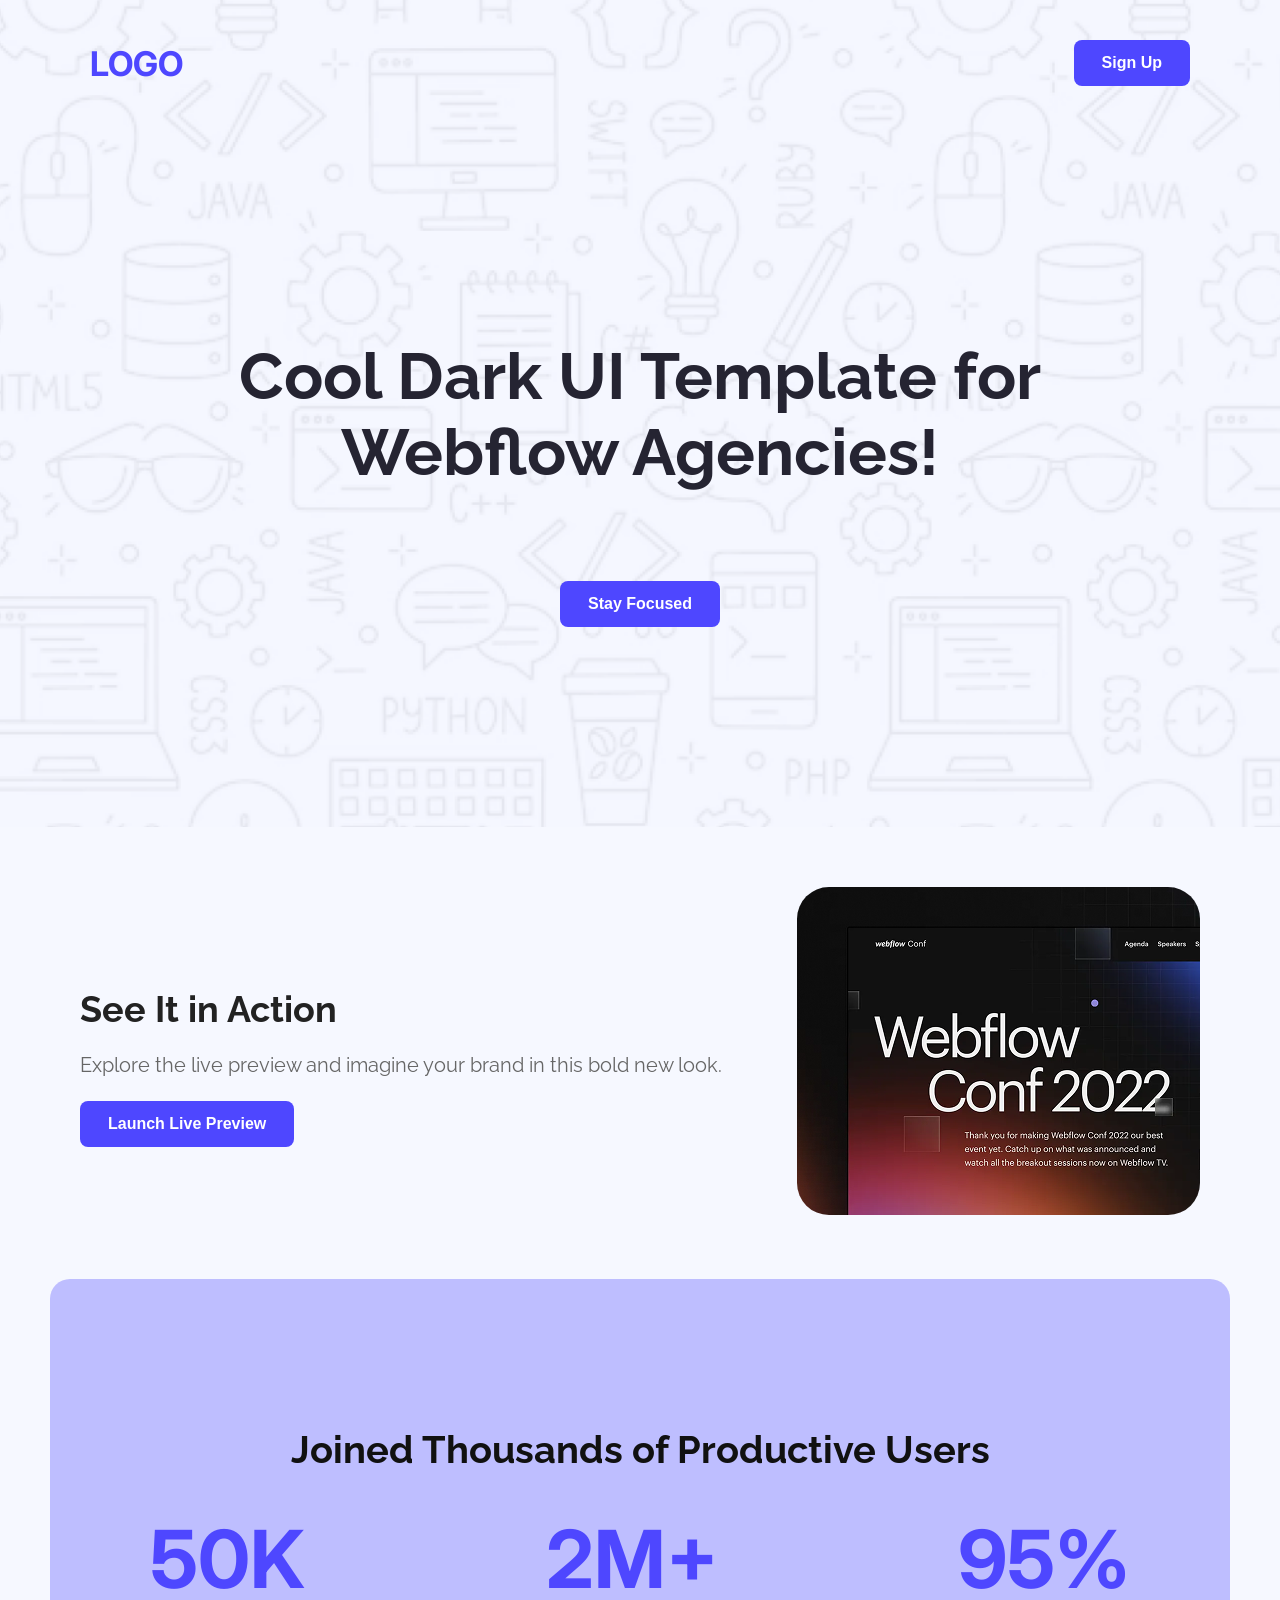
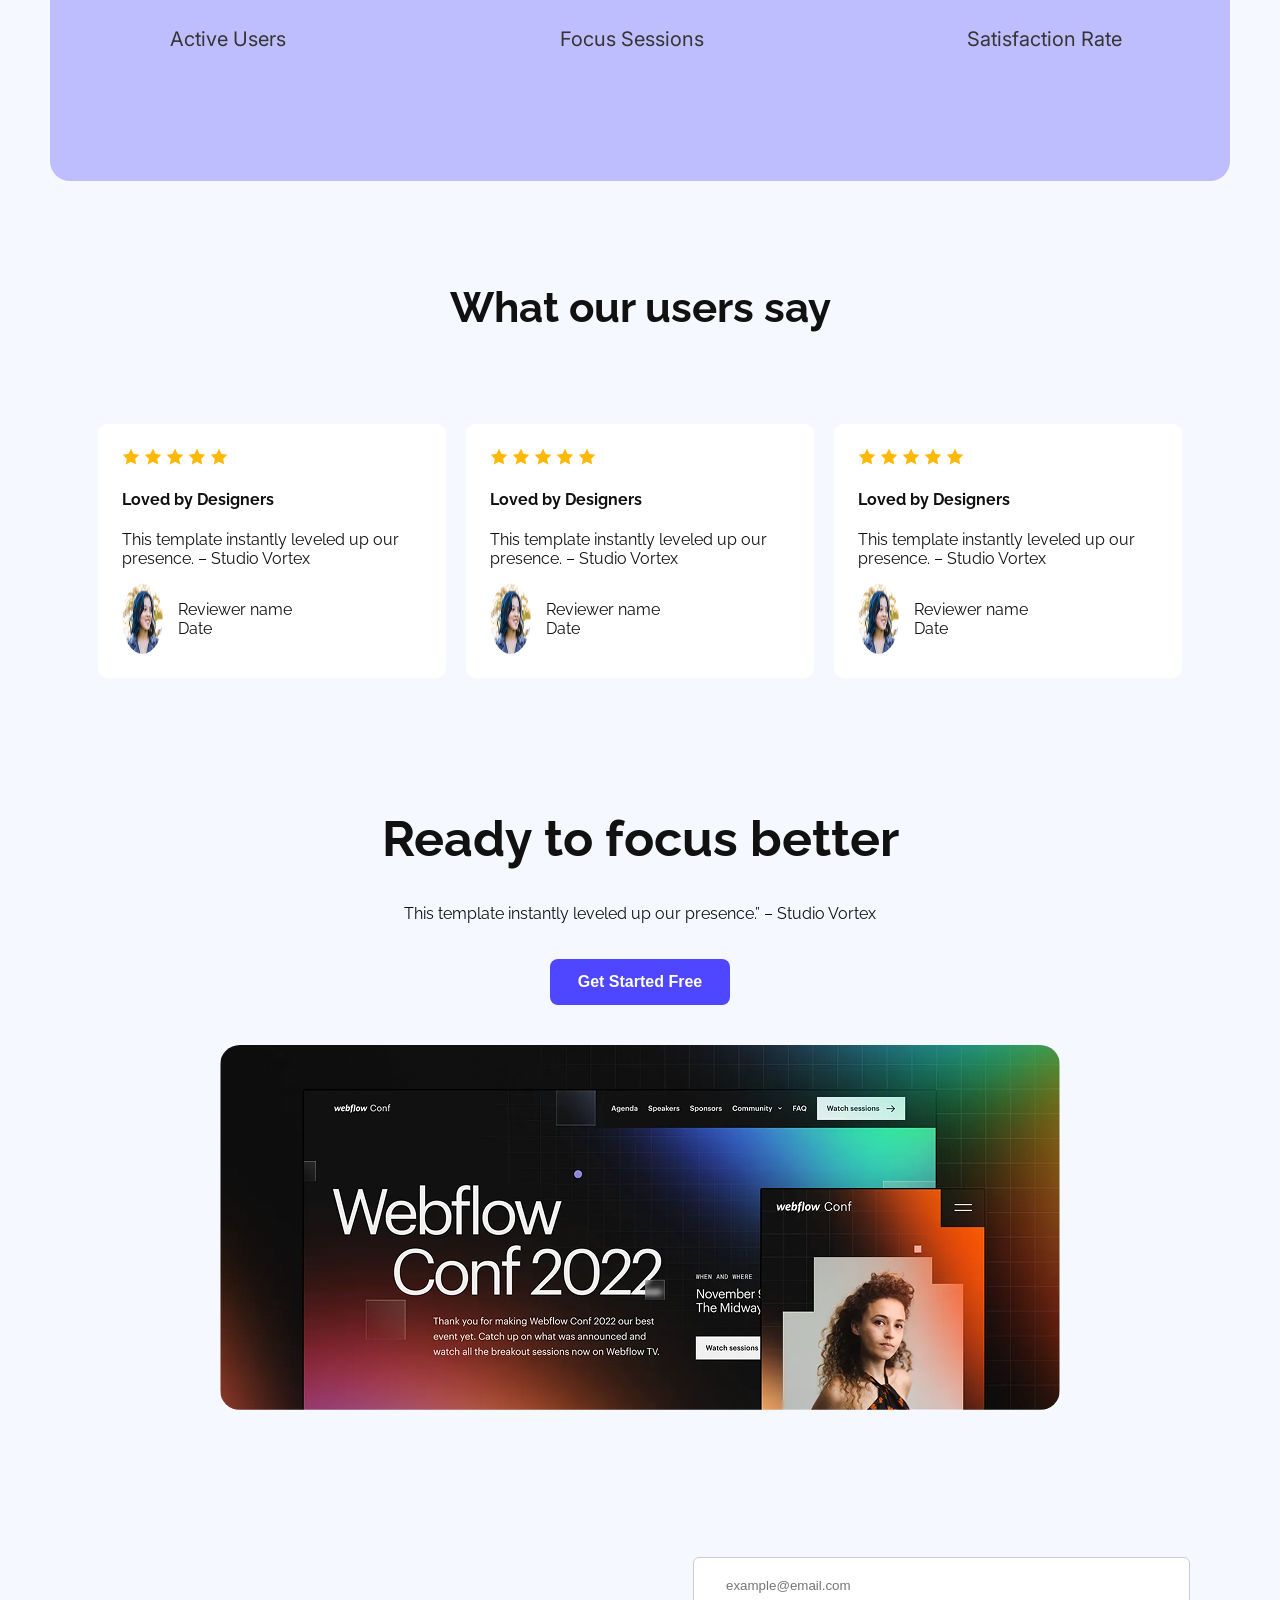
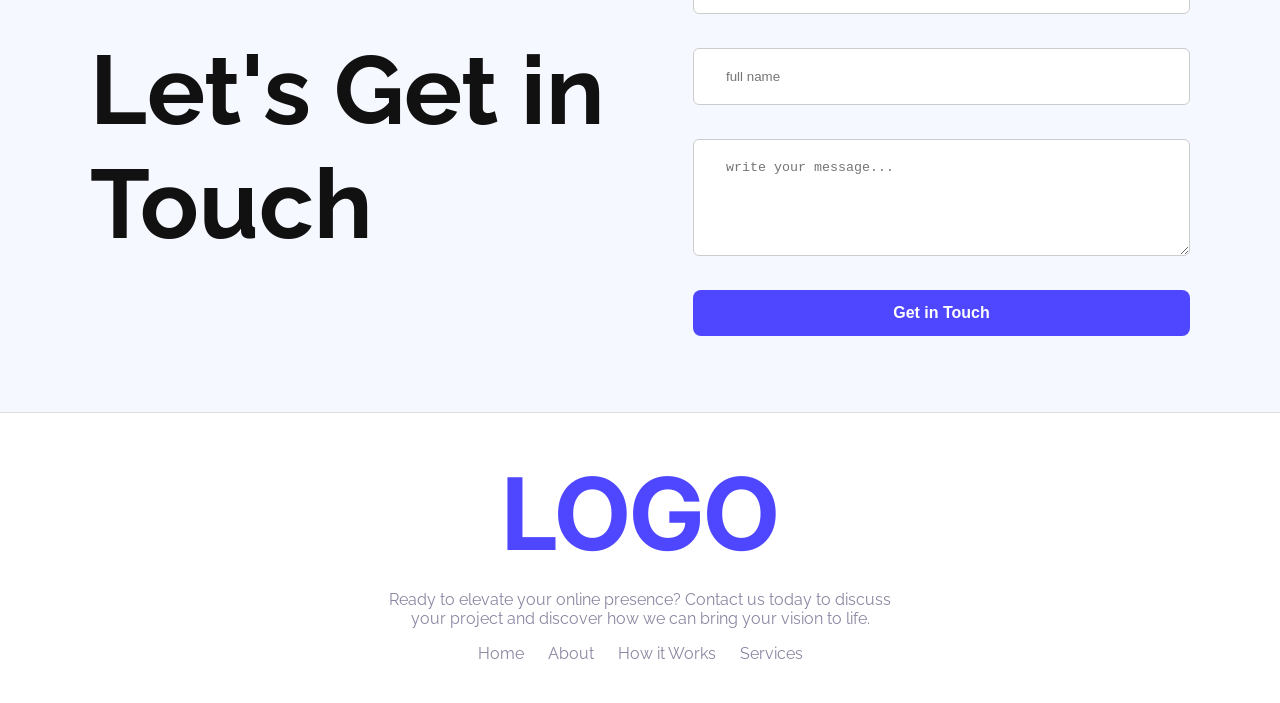
==== commit 64f4cb65: "final commit" ====
--- a/Project/index.html
+++ b/Project/index.html
@@ -3,7 +3,7 @@
 <head>
   <meta charset="UTF-8" />
   <meta name="viewport" content="width=device-width, initial-scale=1.0"/>
-  <title>Asagn</title>
+  <title>Assignment Project </title>
   <link rel="preconnect" href="https://fonts.googleapis.com">
 <link rel="preconnect" href="https://fonts.gstatic.com" crossorigin>
 <link href="https://fonts.googleapis.com/css2?family=Inter:ital,opsz,wght@0,14..32,100..900;1,14..32,100..900&family=Raleway:ital,wght@0,100..900;1,100..900&display=swap" rel="stylesheet">
@@ -11,7 +11,7 @@
 </head>
 <body class="raleway-font">
 
-  <!-- Header + Hero Section with Shared Background -->
+  <!-- Header + Hero Section -->
   <div class="hero-wrapper">
     <header class="header">
       <div class="container">
--- a/Project/css/style.css
+++ b/Project/css/style.css
@@ -40,7 +40,7 @@
     opacity: 0.9;
   }
   
-  /* Shared Background */
+  /* Header + hero section style*/
   .hero-wrapper {
     display: flex;
     flex-direction: column;
@@ -95,7 +95,6 @@
     margin: 0 auto;
     gap: 40px;
     padding: 60px 80px;
-    background: #f4f6fb; /* light gray background like your design */
     border-radius: 20px;
   }
   
@@ -111,8 +110,6 @@
     color: #666;
     margin-bottom: 24px;
   }
-  
-  
   
   .image-block img {
     width: 100%;
@@ -120,8 +117,6 @@
     border-radius: 32px;
     object-fit: cover;
   }
-  
-  
   /* Stats */
   .stats {
     max-width: 1140px;
@@ -129,7 +124,7 @@
     background-color: #4d47ff54;
     text-align: center;
     padding: 60px 20px;
-    border-radius: 12px;
+    border-radius: 20px;
 
   }
   .stats .container{
@@ -157,6 +152,8 @@
  
   /* Testimonials */
   .testimonials {
+    max-width: 1140px;
+    margin: 0 auto;
     display: flex;
     flex-direction: column;
     gap: 50px;
@@ -185,15 +182,15 @@
     gap: 15px;
   }
   .reviewer img{
-    border-radius: 60%;
+    border-radius: 50%;
   }
   
   /* Focus */
   .focus {
-    display: flex;
-    flex-direction: column;
-    align-items: center;
-    max-width: 1140px;
+    max-width: 1140px;
+    display: flex;
+    flex-direction: column;
+    align-items: center;
     margin: 0 auto;
     text-align: center;
     gap: 20px;
